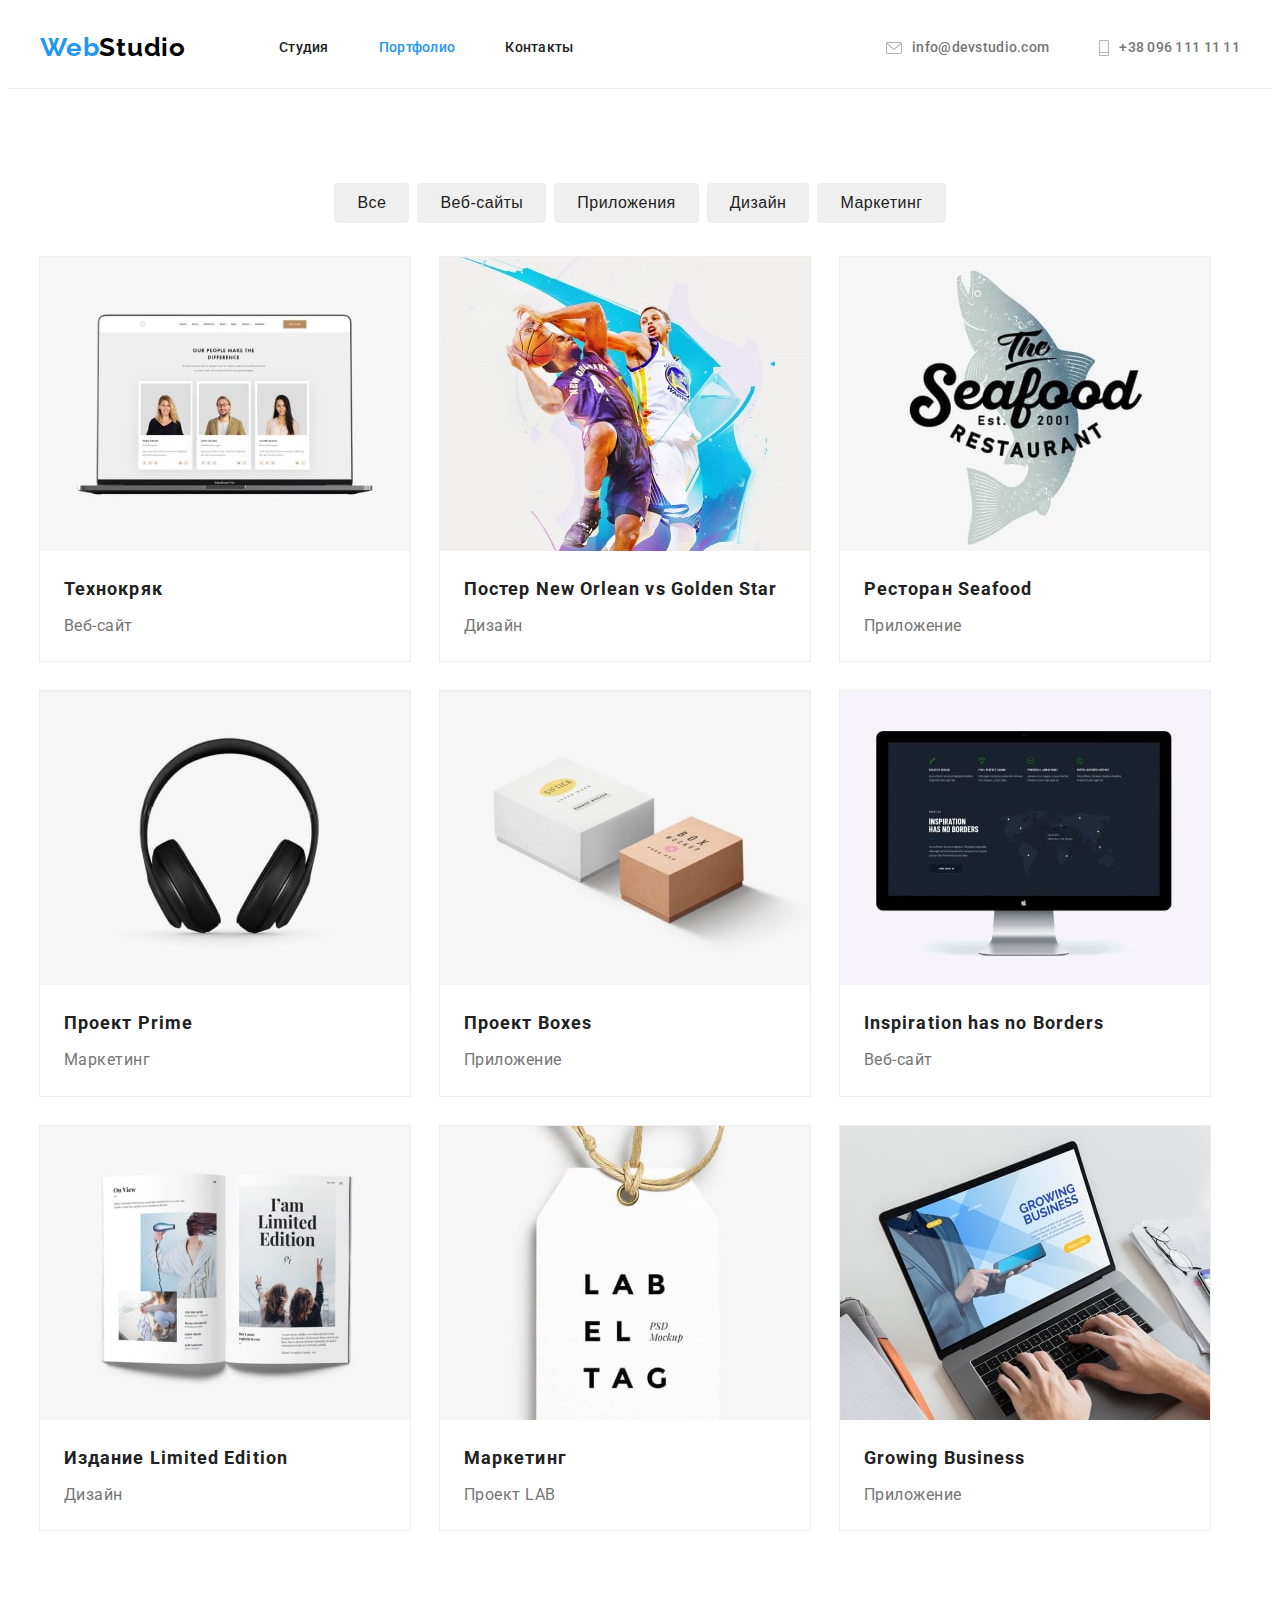
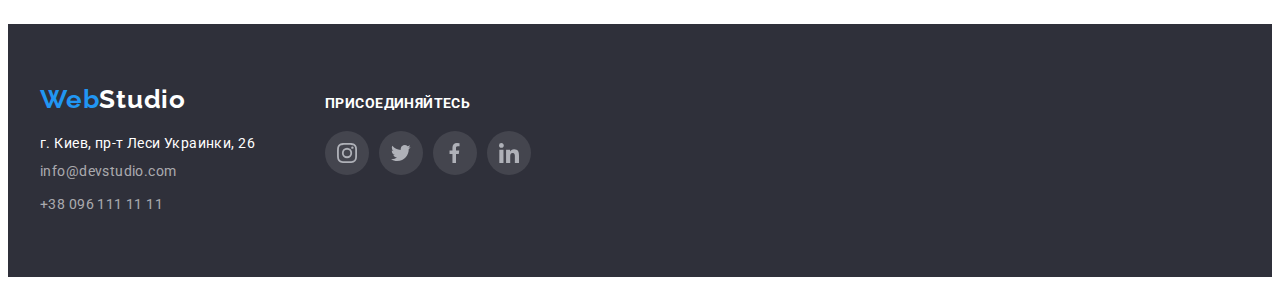
==== portfolio.html @ a74cef5a "Create portfolio.html" ====
<!DOCTYPE html>
<html lang="ru">

<head>
    <link rel="stylesheet" href="https://cdnjs.cloudflare.com/ajax/libs/modern-normalize/1.0.0/modern-normalize.css"
    integrity="sha512-Zx6MlUMKSVJoQ+83OwhdILe8cSEsCzfqThJd7J/VA2UrK6Ctj85p+xzqfyuNXE5B1k25uUdmJ2OzItbBy9GHAQ=="
    crossorigin="anonymous" />
    <meta charset="UTF-8">
    <meta name="viewport" content="width=device-width, initial-scale=1.0">
    <link rel="preconnect" href="https://fonts.gstatic.com">

    <title>Portfolio</title>
    <link href="https://fonts.googleapis.com/css2?family=Raleway:wght@700&family=Roboto:wght@400;500;700;900&display=swap" rel="stylesheet">
    <link rel="stylesheet" href="./css/styles.css">
</head>

<body>
    <!--Шапка сайта-->
    <header class="header">
        <div class="container">
            <nav>
                <a href="#" class="logo"><span class="logo-web">Web</span>Studio</a>
                
                <ul class="site-nav list">
                    <li><a href="./index.html">Студия</a></li>
                    <li><a href="./portfolio.html" class="site-nav-portfolio">Портфолио</a></li>
                    <li><a href="">Контакты</a></li>
                </ul>
            </nav>
            
            <ul class="contacts list">
                <li>
                    <a href="mailto:info@devstudio.com">info@devstudio.com
                        <svg class="icon" width="16" height="12">
                            <use href="./images/sprite.svg#icon-envelope"></use>
                        </svg>
                    </a>
                </li>
                
                <li>
                    <a href="tel:+380961111111">+38 096 111 11 11
                        <svg class="icon" width="10" height="16">
                            <use href="./images/sprite.svg#icon-phone"></use>
                        </svg>
                    </a>
                </li>
            </ul>
        </div>
    </header>

    <main>
        <section class="portfolio-section">
            <div class="container">
                <ul class="horizontal-buttons list">
                    <li><button type="button">Все</button></li>
                    <li><button type="button">Веб-сайты</button></li>
                    <li><button type="button">Приложения</button></li>
                    <li><button type="button">Дизайн</button></li>
                    <li><button type="button">Маркетинг</button></li>
                </ul>
                
                <!-- Портфолио-->
                <!-- <h1>Портфолио</h1> -->
                
                <ul class="cards list">
                    <li>
                        <a href="#" class="portfolio-cards-link">
                            <img src="./images/Технокряк.jpg" alt="Веб-сайт Технокряк" width="370" height="294">
                            <div class="gallery">
                                <h2>Технокряк</h2>
                                <p>Веб-сайт</p>
                            </div>
                        </a>
                    </li>
                
                    <li>
                        <a href="#" class="portfolio-cards-link">
                            <img src="./images/Постер.jpg" alt="Постер New Orlean vs Golden Star" width="370" height="294">
                            <div class="gallery">
                                <h2>Постер New Orlean vs Golden Star</h2>
                                <p>Дизайн</p>
                            </div>
                        </a>
                    </li>
                
                    <li>
                        <a href="#" class="portfolio-cards-link">
                            <img src="./images/Ресторан.jpg" alt="Ресторан Seafood" width="370" height="294">
                            <div class="gallery">
                                <h2>Ресторан Seafood</h2>
                                <p>Приложение</p>
                            </div>
                        </a>
                    </li>
                
                    <li>
                        <a href="#" class="portfolio-cards-link">
                            <img src="./images/Prime.jpg" alt="Проект Prime" width="370" height="294">
                            <div class="gallery">
                                <h2>Проект Prime</h2>
                                <p>Маркетинг</p>
                            </div>
                        </a>
                    </li>
                
                    <li>
                        <a href="#" class="portfolio-cards-link">
                            <img src="./images/Boxes.jpg" alt="Проект Boxes" width="370" height="294">
                            <div class="gallery">
                                <h2>Проект Boxes</h2>
                                <p>Приложение</p>
                            </div>
                        </a>
                    </li>
                
                    <li>
                        <a href="#" class="portfolio-cards-link">
                            <img src="./images/Inspiration_has_no_Borders.jpg" alt="Inspiration has no Borders" width="370"
                                height="294">
                                <div class="gallery">
                                    <h2>Inspiration has no Borders</h2>
                                    <p>Веб-сайт</p>
                                </div>
                        </a>
                    </li>
                
                    <li>
                        <a href="#" class="portfolio-cards-link">
                            <img src="./images/Издание.jpg" alt="Издание Limited Edition" width="370" height="294">
                            <div class="gallery">
                                <h2>Издание Limited Edition</h2>
                                <p>Дизайн</p>
                            </div>
                        </a>
                    </li>
                
                    <li>
                        <a href="#" class="portfolio-cards-link">
                            <img src="./images/Lab.jpg" alt="Проект LAB" width="370" height="294">
                            <div class="gallery">
                                <h2>Маркетинг</h2>
                                <p>Проект LAB</p>
                            </div>
                        </a>
                    </li>
                
                    <li>
                        <a href="#" class="portfolio-cards-link">
                            <img src="./images/Growing_Business.jpg" alt="Growing Business" width="370" height="294">
                            <div class="gallery">
                                <h2>Growing Business</h2>
                                <p>Приложение</p>
                            </div>
                        </a>
                    </li>
                </ul>

            </div>
        </section>
    </main>

<!--Футер-->
<footer class="footer">
    <div class="container">

        <div class="footer-left">
            <a href="#" class="logo"><span class="logo-web">Web</span><span class="logo-studio">Studio</span></a>

            <address>г. Киев, пр-т Леси Украинки, 26</address>

            <ul class="contacts list">
                <li><a href="mailto:info@devstudio.com">info@devstudio.com</a></li>
                <li><a href="tel:+380961111111">+38 096 111 11 11</a></li>
            </ul>
        </div>

        <div class="footer-right">
            <h3 class="title">Присоединяйтесь</h3>
            <ul class="icons-networks list">
                <li>
                    <a href="#" class="networks-link footer-link-bgc">
                        <svg width="20" height="20">
                            <use href="./images/sprite.svg#icon-instagram"></use>
                        </svg>
                    </a>
                </li>

                <li>
                    <a href="#" class="networks-link footer-link-bgc">
                        <svg width="20" height="20">
                            <use href="./images/sprite.svg#icon-twitter"></use>
                        </svg>
                    </a>
                </li>

                <li>
                    <a href="#" class="networks-link footer-link-bgc">
                        <svg width="20" height="20">
                            <use href="./images/sprite.svg#icon-facebook"></use>
                        </svg>
                    </a>
                </li>

                <li>
                    <a href="#" class="networks-link footer-link-bgc">
                        <svg width="20" height="20">
                            <use href="./images/sprite.svg#icon-linkedin"></use>
                        </svg>
                    </a>
                </li>
            </ul>

        </div>

    </div>
</footer>
</body>

</html>
---- css/styles.css ----
:root {
  --primary-text-color: #757575;
  --secondary-text-color: #ffffff;
  --title-color: #212121;
  --accent-color: #2196f3;
  --background-color: #2f303a;
  --fill-icons: #afb1b8;
}

body {
  background-color: var(--secondary-text-color);
  color: var(--primary-text-color);
  font-size: 14px;
  font-family: 'Roboto', sans-serif;
  font-weight: normal;
  font-style: normal;
}

/* основной цвет текста #757575 */
/* вторичный цвет текста  #212121 */
/* акцент #2196F3 */
/* белый #ffffff */
/* вторичный цвет фона #2F303A #E5E5E5 #F5F4FA*/

/* утилиты */

.list {
  margin-top: 0px;
  margin-bottom: 0px;
  padding-left: 0px;
  list-style: none;
}

a {
  text-decoration: none;
  display: block;
}

img {
  display: block;
  max-width: 100%;
  height: auto;
}
/* стилизация header */

.header {
  border-bottom: 1px solid rgba(236, 236, 236, 1);
}

.container {
  width: 1200px;
  margin-right: auto;
  margin-left: auto;
  padding-right: 15px;
  padding-left: 15px;
}

.header .container {
  display: flex;
  align-items: center;
}

.header .container nav {
  display: flex;
}

.header .contacts {
  display: flex;
  margin-left: auto;
}

.header .contacts li + li {
  margin-left: 50px;
}

.header .contacts a {
  display: flex;
  flex-direction: row-reverse;
  align-items: center;
  fill: var(--fill-icons);
  color: var(--primary-text-color);
}

.header .icon {
  margin-right: 10px;
}

.header .contacts a:hover,
.header .contacts a:focus {
  color: var(--accent-color);
  fill: var(--accent-color);
}

.header .contacts a {
  padding-top: 32px;
  padding-bottom: 32px;

  font-weight: 500;
  line-height: 1.1;
  letter-spacing: 0.02em;
}

.header .logo {
  padding-top: 24px;
  padding-bottom: 25px;
  margin-right: 93px;

  font-family: 'Raleway', sans-serif;
  font-weight: bold;
  font-size: 26px;
  line-height: 1.2;
  letter-spacing: 0.03em;
  color: #000000;
}

.logo-web {
  color: var(--accent-color);
}

.site-nav {
  display: flex;
}

.site-nav li + li {
  margin-left: 50px;
}

.site-nav a {
  font-weight: 500;
  padding-top: 32px;
  padding-bottom: 32px;

  line-height: 1.1;
  letter-spacing: 0.02em;
  color: var(--title-color);
}

.site-nav a:hover,
.site-nav a:focus {
  color: var(--accent-color);
}

.header .site-nav-studio {
  color: var(--accent-color);
}

.header .site-nav-portfolio {
  color: var(--accent-color);
}

/* стилизация заголовков */

.features-list .title {
  margin-top: 0px;
  margin-bottom: 10px;

  font-weight: bold;
  line-height: 1.1;
  letter-spacing: 0.03em;
  text-transform: uppercase;
  color: var(--title-color);
}

.section-title {
  margin-top: 0px;
  margin-bottom: 50px;

  font-weight: bold;
  font-size: 36px;
  line-height: 1.2;
  letter-spacing: 0.03em;
  text-align: center;
  color: var(--title-color);
}

/* стилизация героя */

.hero {
  max-width: 1600px;
  min-height: 600px;
  margin-left: auto;
  margin-right: auto;
  padding-top: 200px;
  padding-bottom: 200px;
  background-color: var(--background-color);
  background-image: linear-gradient(
      to right,
      rgba(47, 48, 58, 0.4),
      rgba(47, 48, 58, 0.4)
    ),
    url(../images/команда.jpg);
  background-repeat: no-repeat;
  background-position: center;
}

.container {
  width: 1200px;
  padding-right: 15px;
  padding-left: 15px;
  margin-right: auto;
  margin-left: auto;
}

.hero .container {
  width: 696px;
  text-align: center;
}

.hero-title {
  margin-top: 0px;
  margin-bottom: 30px;

  font-weight: 900;
  font-size: 44px;
  line-height: 1.4;
  letter-spacing: 0.06em;
  text-transform: uppercase;
  color: var(--secondary-text-color);
}

.button {
  display: inline-block;
  min-width: 200px;
  padding-top: 10px;
  padding-bottom: 10px;
  padding-right: 32px;
  padding-left: 32px;
  border: 1px solid transparent;
  border-radius: 4px;

  font-weight: bold;
  font-size: 16px;
  line-height: 1.8;
  background-color: var(--accent-color);
  color: var(--secondary-text-color);
}

/* особенности */

.features {
  padding-top: 94px;
  padding-bottom: 94px;
}

.features .icon {
  display: flex;
  margin-bottom: 30px;
  width: 270px;
  height: 120px;
  justify-content: center;
  align-items: center;
  background-color: #f5f4fa;
}

.features-list {
  display: flex;
}

.features-list li {
  width: 270px;
}

.features-list li + li {
  margin-left: 30px;
}

.features p {
  margin-top: 0px;
  margin-bottom: 0px;
  line-height: 1.7;
  letter-spacing: 0.03em;
}

/* our work */

.our-work {
  padding-bottom: 94px;
}

.our-work .list {
  display: flex;
}

.our-work li + li {
  margin-left: 30px;
}

/* our team */

.our-team {
  padding-top: 94px;
  padding-bottom: 94px;
  background-color: #f5f4fa;
}

.our-team .list {
  display: flex;
  text-align: center;
}

.our-team .cards + .cards {
  margin-left: 30px;
}

.our-team .cards-title {
  padding-top: 30px;
  padding-bottom: 30px;
  padding-left: 32px;
  padding-right: 32px;
  background-color: var(--secondary-text-color);
}

.names {
  margin-top: 0px;
  margin-bottom: 10px;

  font-weight: 500;
  font-size: 16px;
  line-height: 1.2;
  letter-spacing: 0.03em;
  color: var(--title-color);
}

.professions {
  margin-top: 0px;
  margin-bottom: 16px;

  font-size: 16px;
  line-height: 1.2;
  letter-spacing: 0.03em;
}

.icons-networks {
  display: flex;
  justify-content: space-between;
  width: 206px;
  /* margin-left: auto;
  margin-right: auto; */
}

.networks-link {
  display: flex;
  width: 44px;
  height: 44px;
  border-radius: 50%;
  align-items: center;
  justify-content: center;
}

.networks-link:hover,
.networks-link:focus {
  background-color: var(--accent-color);
}

.icons-networks a {
  fill: var(--fill-icons);
}

.networks-link:hover svg,
.networks-link:focus svg {
  fill: var(--secondary-text-color);
}

.our-team .cards {
  box-shadow: 0px 1px 3px rgba(0, 0, 0, 0.12), 0px 1px 1px rgba(0, 0, 0, 0.14),
    0px 2px 1px rgba(0, 0, 0, 0.2);
  border: 1px solid rgba(255, 255, 255, 1);
  border-radius: 0px 0px 4px 4px;
}

/* постоянные клиенты */

.our-clients {
  padding-top: 94px;
  padding-bottom: 94px;
}

.clients {
  display: flex;
  justify-content: space-between;
  width: 1170px;
}

.clients-link {
  display: flex;
  align-items: center;
  justify-content: center;
  width: 170px;
  height: 90px;
  border: 1px solid var(--fill-icons);
  border-radius: 4px;
  fill: var(--fill-icons);
}

.clients-link:hover svg,
.clients-link:focus svg {
  fill: var(--accent-color);
}

.clients-link:hover,
.clients-link:focus {
  border-color: var(--accent-color);
}

/* портфолио */

.portfolio-section {
  margin-top: 0px;
  margin-bottom: 0px;
  padding-top: 94px;
  padding-bottom: 94px;
}

.horizontal-buttons {
  display: flex;
  justify-content: center;
  margin-bottom: 34px;
}

.horizontal-buttons li + li {
  margin-left: 8px;
}

.horizontal-buttons li button {
  padding-top: 6px;
  padding-bottom: 6px;
  padding-left: 22px;
  padding-right: 22px;
  border: 1px solid transparent;
  border-radius: 4px;
  cursor: pointer;

  font-weight: 500;
  font-size: 16px;
  line-height: 1.6;
  letter-spacing: 0.03em;
  color: var(--title-color);
}

li button:hover,
li button:focus {
  color: var(--secondary-text-color);
  background-color: var(--accent-color);
  box-shadow: 0px 3px 1px rgba(0, 0, 0, 0.1), 0px 1px 2px rgba(0, 0, 0, 0.08),
    0px 2px 2px rgba(0, 0, 0, 0.12);
  border-radius: 4px;
}

.portfolio-section .cards {
  display: flex;
  flex-wrap: wrap;
}

.portfolio-section .cards li {
  width: 370px;
  margin-right: 30px;
  margin-bottom: 30px;
  outline: 1px solid #eeeeee;
}

.portfolio-section .cards li:nth-child(3n + 3) {
  margin-right: 0px;
}

.portfolio-section .cards li:nth-last-child(-n + 3) {
  margin-bottom: 0px;
}

.portfolio-cards-link:hover,
.portfolio-cards-link:focus {
  box-shadow: 0px 1px 1px rgba(0, 0, 0, 0.12), 0px 4px 4px rgba(0, 0, 0, 0.06),
    1px 4px 6px rgba(0, 0, 0, 0.16);
}

.portfolio-section .gallery {
  padding-top: 20px;
  padding-bottom: 20px;
  padding-left: 24px;
  padding-right: 24px;
}

.portfolio-section .cards h2 {
  margin-top: 0px;
  margin-bottom: 4px;

  font-weight: bold;
  font-size: 18px;
  line-height: 2;
  letter-spacing: 0.06em;
  color: var(--title-color);
}

.portfolio-section .cards p {
  margin-top: 0;
  margin-bottom: 0px;

  font-size: 16px;
  line-height: 1.9;
  letter-spacing: 0.03em;
  color: var(--primary-text-color);
}

/* футер */

.footer {
  background-color: var(--background-color);
  padding-top: 60px;
  padding-bottom: 60px;
  margin-right: auto;
  margin-left: auto;
}

.footer .container {
  display: flex;
  align-items: baseline;
}

.footer-left {
  display: flex;
  flex-direction: column;
  margin-right: 70px;
  padding-left: 0;
  padding: 0;
}

.footer-right {
  display: flex;
  width: 206px;
  flex-direction: column;
  padding-left: 0;
  padding: 0;
}

.footer-right .title {
  margin-top: 0px;
  margin-bottom: 20px;
  font-family: Roboto;
  font-weight: bold;
  font-size: 14px;
  line-height: 1.1;
  letter-spacing: 0.03em;
  text-transform: uppercase;
  color: var(--secondary-text-color);
}

.footer-link-bgc {
  color: var(--secondary-text-color);
  background-color: rgba(255, 255, 255, 0.1);
}

.footer .logo {
  display: block;
}

.footer .logo {
  margin-bottom: 20px;

  font-family: Raleway;
  font-style: normal;
  font-weight: bold;
  font-size: 26px;
  line-height: 1.2;
  letter-spacing: 0.03em;
}
.logo-studio {
  color: var(--secondary-text-color);
}

address {
  margin-bottom: 9px;

  font-style: normal;
  line-height: 0.7x;
  letter-spacing: 0.03em;
  color: var(--secondary-text-color);
}

.footer .contacts li + li {
  margin-top: 9px;
}

.footer .contacts a {
  line-height: 1.7;
  letter-spacing: 0.03em;
  color: rgba(255, 255, 255, 0.6);
}

.footer .contacts a:hover,
.footer .contacts a:focus {
  color: var(--accent-color);
}
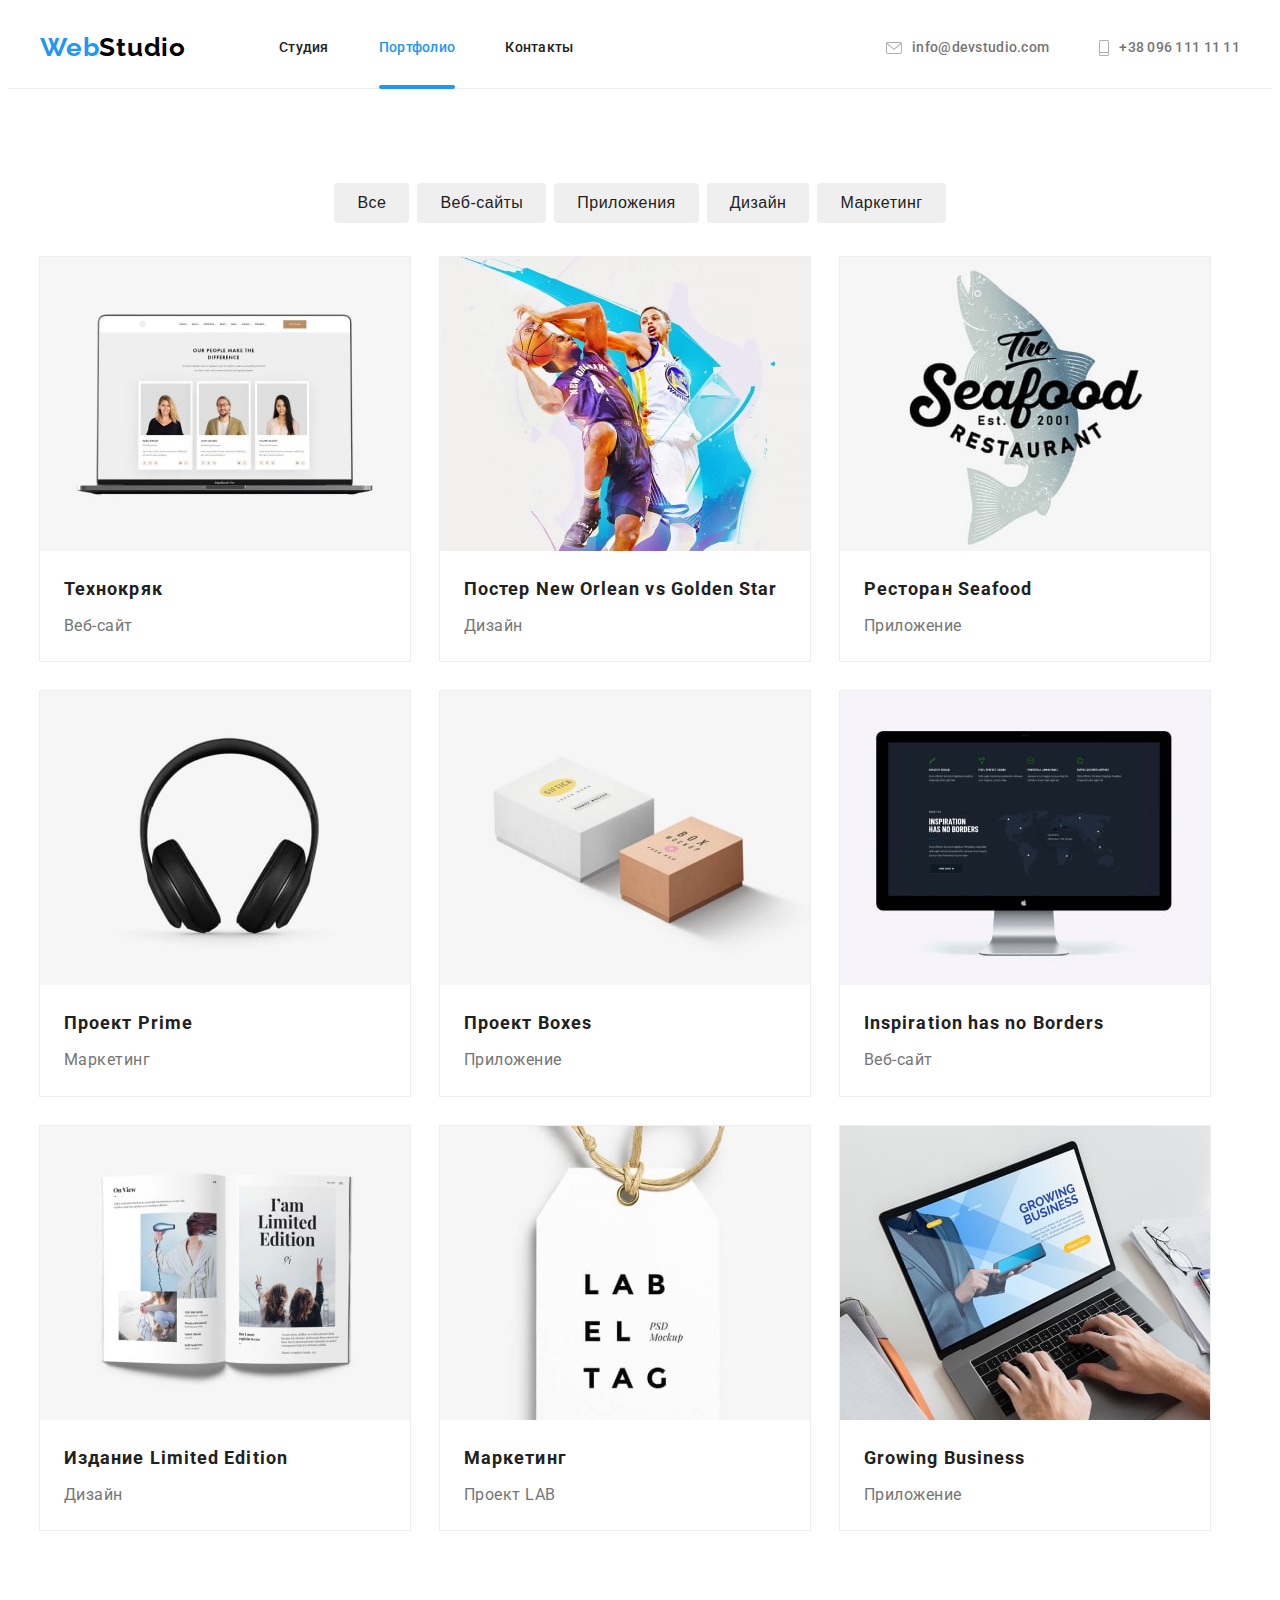
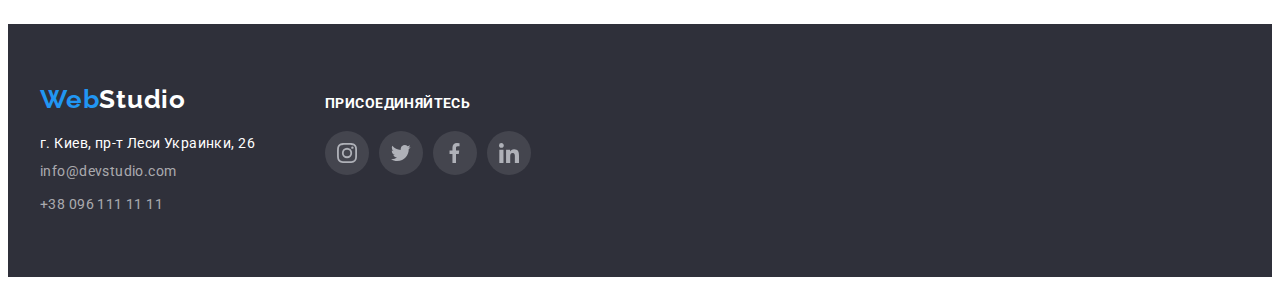
==== commit 087a62fd: "Update portfolio.html" ====
--- a/portfolio.html
+++ b/portfolio.html
@@ -23,7 +23,7 @@
                 
                 <ul class="site-nav list">
                     <li><a href="./index.html">Студия</a></li>
-                    <li><a href="./portfolio.html" class="site-nav-portfolio">Портфолио</a></li>
+                    <li><a href="./portfolio.html" class="current">Портфолио</a></li>
                     <li><a href="">Контакты</a></li>
                 </ul>
             </nav>
--- a/css/styles.css
+++ b/css/styles.css
@@ -126,6 +126,8 @@
 }
 
 .site-nav a {
+  display: flex;
+  flex-direction: column;
   font-weight: 500;
   padding-top: 32px;
   padding-bottom: 32px;
@@ -140,12 +142,20 @@
   color: var(--accent-color);
 }
 
-.header .site-nav-studio {
+.header .current {
+  position: relative;
   color: var(--accent-color);
 }
 
-.header .site-nav-portfolio {
-  color: var(--accent-color);
+.current::after {
+  position: absolute;
+  bottom: 0px;
+  border-radius: 2px;
+  content: '';
+  width: 100%;
+  height: 4px;
+  margin-bottom: -2px;
+  background-color: var(--accent-color);
 }
 
 /* стилизация заголовков */
@@ -285,6 +295,15 @@
   margin-left: 30px;
 }
 
+.our-work p {
+  font-family: Roboto;
+  font-weight: 500;
+  font-size: 16px;
+  line-height: 1.2;
+  text-align: center;
+  letter-spacing: 0.03em;
+}
+
 /* our team */
 
 .our-team {
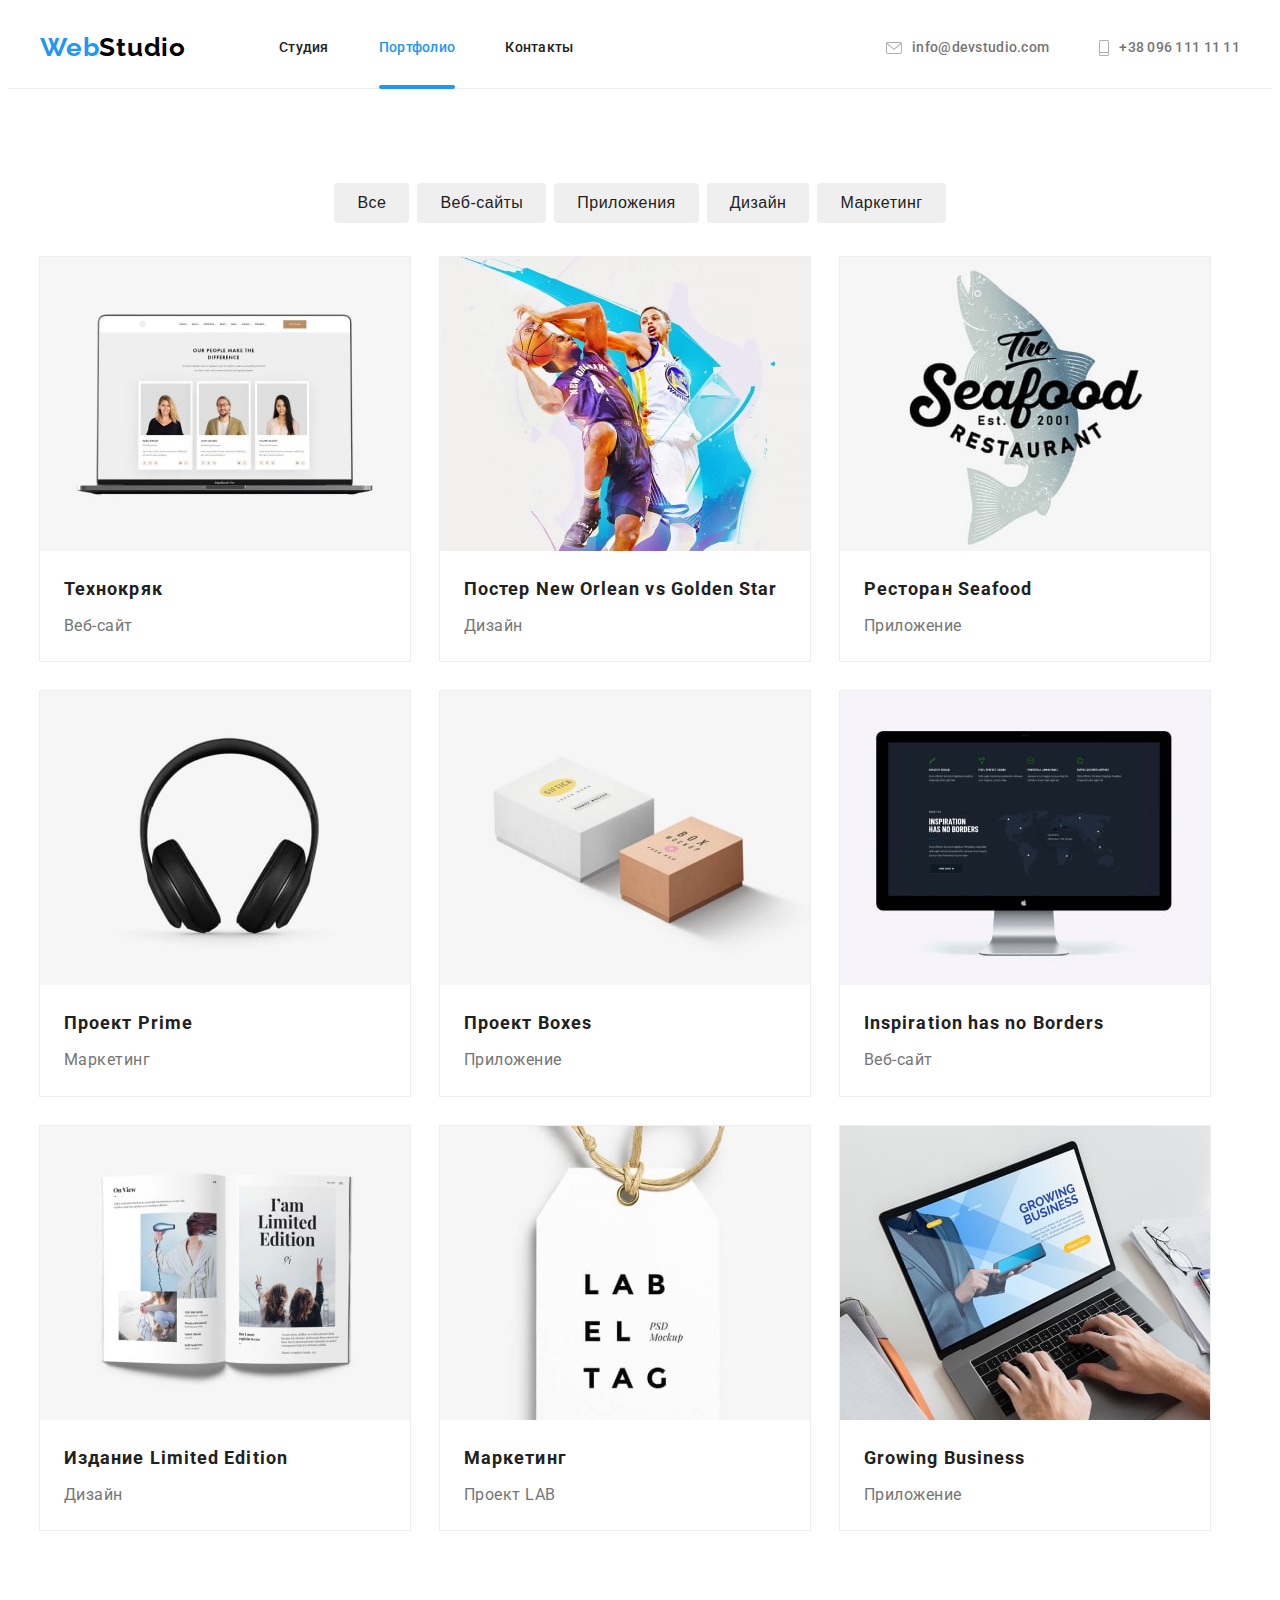
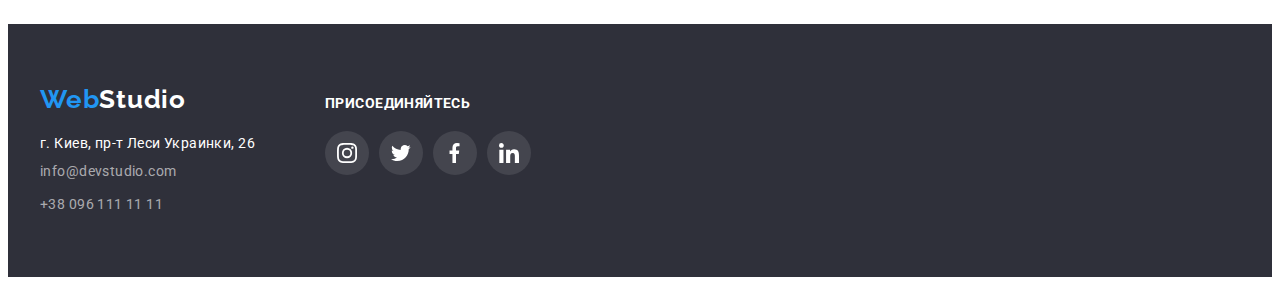
==== commit dbf2658d: "Update portfolio.html" ====
--- a/portfolio.html
+++ b/portfolio.html
@@ -65,7 +65,12 @@
                 <ul class="cards list">
                     <li>
                         <a href="#" class="portfolio-cards-link">
-                            <img src="./images/Технокряк.jpg" alt="Веб-сайт Технокряк" width="370" height="294">
+                            <div class="portfolio-overlay">
+                                <img src="./images/Технокряк.jpg" alt="Веб-сайт Технокряк" width="370" height="294">
+                                <p class="text">Технокряк это современная площадка распространения коронавируса. Компании используют эту платформу для
+                                    цифрового
+                                    шпионажа и атак на защищённые сервера конкурентов.</p>
+                            </div>
                             <div class="gallery">
                                 <h2>Технокряк</h2>
                                 <p>Веб-сайт</p>
@@ -75,7 +80,12 @@
                 
                     <li>
                         <a href="#" class="portfolio-cards-link">
-                            <img src="./images/Постер.jpg" alt="Постер New Orlean vs Golden Star" width="370" height="294">
+                            <div class="portfolio-overlay">
+                                <img src="./images/Постер.jpg" alt="Постер New Orlean vs Golden Star" width="370" height="294">
+                                <p class="text">Технокряк это современная площадка распространения коронавируса. Компании используют эту платформу для
+                                    цифрового
+                                    шпионажа и атак на защищённые сервера конкурентов.</p>
+                            </div>
                             <div class="gallery">
                                 <h2>Постер New Orlean vs Golden Star</h2>
                                 <p>Дизайн</p>
@@ -85,7 +95,12 @@
                 
                     <li>
                         <a href="#" class="portfolio-cards-link">
-                            <img src="./images/Ресторан.jpg" alt="Ресторан Seafood" width="370" height="294">
+                           <div class="portfolio-overlay">
+                                <img src="./images/Ресторан.jpg" alt="Ресторан Seafood" width="370" height="294">
+                                <p class="text">Технокряк это современная площадка распространения коронавируса. Компании используют эту платформу для
+                                    цифрового
+                                    шпионажа и атак на защищённые сервера конкурентов.</p>
+                           </div>
                             <div class="gallery">
                                 <h2>Ресторан Seafood</h2>
                                 <p>Приложение</p>
@@ -95,7 +110,12 @@
                 
                     <li>
                         <a href="#" class="portfolio-cards-link">
-                            <img src="./images/Prime.jpg" alt="Проект Prime" width="370" height="294">
+                            <div class="portfolio-overlay">
+                                <img src="./images/Prime.jpg" alt="Проект Prime" width="370" height="294">
+                                <p class="text">Технокряк это современная площадка распространения коронавируса. Компании используют эту платформу для
+                                    цифрового
+                                    шпионажа и атак на защищённые сервера конкурентов.</p>
+                            </div>
                             <div class="gallery">
                                 <h2>Проект Prime</h2>
                                 <p>Маркетинг</p>
@@ -105,7 +125,12 @@
                 
                     <li>
                         <a href="#" class="portfolio-cards-link">
-                            <img src="./images/Boxes.jpg" alt="Проект Boxes" width="370" height="294">
+                           <div class="portfolio-overlay">
+                                <img src="./images/Boxes.jpg" alt="Проект Boxes" width="370" height="294">
+                                <p class="text">Технокряк это современная площадка распространения коронавируса. Компании используют эту платформу для
+                                    цифрового
+                                    шпионажа и атак на защищённые сервера конкурентов.</p>
+                           </div>
                             <div class="gallery">
                                 <h2>Проект Boxes</h2>
                                 <p>Приложение</p>
@@ -115,8 +140,12 @@
                 
                     <li>
                         <a href="#" class="portfolio-cards-link">
-                            <img src="./images/Inspiration_has_no_Borders.jpg" alt="Inspiration has no Borders" width="370"
-                                height="294">
+                           <div class="portfolio-overlay">
+                                <img src="./images/Inspiration_has_no_Borders.jpg" alt="Inspiration has no Borders" width="370" height="294">
+                                <p class="text">Технокряк это современная площадка распространения коронавируса. Компании используют эту платформу для
+                                    цифрового
+                                    шпионажа и атак на защищённые сервера конкурентов.</p>
+                           </div>
                                 <div class="gallery">
                                     <h2>Inspiration has no Borders</h2>
                                     <p>Веб-сайт</p>
@@ -126,7 +155,12 @@
                 
                     <li>
                         <a href="#" class="portfolio-cards-link">
-                            <img src="./images/Издание.jpg" alt="Издание Limited Edition" width="370" height="294">
+                            <div class="portfolio-overlay">
+                                <img src="./images/Издание.jpg" alt="Издание Limited Edition" width="370" height="294">
+                                <p class="text">Технокряк это современная площадка распространения коронавируса. Компании используют эту платформу для
+                                    цифрового
+                                    шпионажа и атак на защищённые сервера конкурентов.</p>
+                            </div>
                             <div class="gallery">
                                 <h2>Издание Limited Edition</h2>
                                 <p>Дизайн</p>
@@ -136,7 +170,12 @@
                 
                     <li>
                         <a href="#" class="portfolio-cards-link">
-                            <img src="./images/Lab.jpg" alt="Проект LAB" width="370" height="294">
+                            <div class="portfolio-overlay">
+                                <img src="./images/Lab.jpg" alt="Проект LAB" width="370" height="294">
+                                <p class="text">Технокряк это современная площадка распространения коронавируса. Компании используют эту платформу для
+                                    цифрового
+                                    шпионажа и атак на защищённые сервера конкурентов.</p>
+                            </div>
                             <div class="gallery">
                                 <h2>Маркетинг</h2>
                                 <p>Проект LAB</p>
@@ -146,7 +185,12 @@
                 
                     <li>
                         <a href="#" class="portfolio-cards-link">
-                            <img src="./images/Growing_Business.jpg" alt="Growing Business" width="370" height="294">
+                            <div class="portfolio-overlay">
+                                <img src="./images/Growing_Business.jpg" alt="Growing Business" width="370" height="294">
+                                <p class="text">Технокряк это современная площадка распространения коронавируса. Компании используют эту платформу для
+                                    цифрового
+                                    шпионажа и атак на защищённые сервера конкурентов.</p>
+                            </div>
                             <div class="gallery">
                                 <h2>Growing Business</h2>
                                 <p>Приложение</p>
--- a/css/styles.css
+++ b/css/styles.css
@@ -5,6 +5,9 @@
   --accent-color: #2196f3;
   --background-color: #2f303a;
   --fill-icons: #afb1b8;
+
+  --duration: 250ms;
+  --timing-function: cubic-bezier(0.4, 0, 0.2, 1);
 }
 
 body {
@@ -77,6 +80,7 @@
   display: flex;
   flex-direction: row-reverse;
   align-items: center;
+
   fill: var(--fill-icons);
   color: var(--primary-text-color);
 }
@@ -92,6 +96,10 @@
 }
 
 .header .contacts a {
+  transition-property: color, fill;
+  transition-duration: var(--duration);
+  transition-timing-function: var(--timing-function);
+
   padding-top: 32px;
   padding-bottom: 32px;
 
@@ -128,10 +136,14 @@
 .site-nav a {
   display: flex;
   flex-direction: column;
+  transition-property: color;
+  transition-duration: var(--duration);
+  transition-timing-function: var(--timing-function);
+
+  padding-bottom: 32px;
+  padding-top: 32px;
+
   font-weight: 500;
-  padding-top: 32px;
-  padding-bottom: 32px;
-
   line-height: 1.1;
   letter-spacing: 0.02em;
   color: var(--title-color);
@@ -149,13 +161,24 @@
 
 .current::after {
   position: absolute;
+  left: 0;
   bottom: 0px;
+  content: '';
   border-radius: 2px;
-  content: '';
   width: 100%;
   height: 4px;
   margin-bottom: -2px;
+
+  transition-property: scaleY;
+  transition-duration: var(--duration);
+  transition-timing-function: var(--timing-function);
+  transform-origin: bottom;
+
   background-color: var(--accent-color);
+}
+
+.current:hover::after {
+  transform: scaleY(2);
 }
 
 /* стилизация заголовков */
@@ -192,6 +215,7 @@
   margin-right: auto;
   padding-top: 200px;
   padding-bottom: 200px;
+
   background-color: var(--background-color);
   background-image: linear-gradient(
       to right,
@@ -231,6 +255,7 @@
 .button {
   display: inline-block;
   min-width: 200px;
+
   padding-top: 10px;
   padding-bottom: 10px;
   padding-right: 32px;
@@ -254,6 +279,7 @@
 
 .features .icon {
   display: flex;
+
   margin-bottom: 30px;
   width: 270px;
   height: 120px;
@@ -277,6 +303,7 @@
 .features p {
   margin-top: 0px;
   margin-bottom: 0px;
+
   line-height: 1.7;
   letter-spacing: 0.03em;
 }
@@ -295,13 +322,41 @@
   margin-left: 30px;
 }
 
-.our-work p {
-  font-family: Roboto;
+.our-work-card {
+  position: relative;
+}
+
+.our-work-card::before {
+  content: '';
+  position: absolute;
+  left: 0;
+  bottom: 0;
+
+  content: '';
+  width: 100%;
+  height: 70px;
+
+  background-color: rgba(47, 48, 58, 0.8);
+}
+
+.our-work-card p {
+  display: block;
+  position: absolute;
+  left: 0;
+  bottom: 0;
+  width: 100%;
+
+  margin-top: 0;
+  margin-bottom: 0;
+  padding-bottom: 27px;
+
   font-weight: 500;
   font-size: 16px;
   line-height: 1.2;
+  letter-spacing: 0.03em;
   text-align: center;
-  letter-spacing: 0.03em;
+  text-transform: uppercase;
+  color: var(--secondary-text-color);
 }
 
 /* our team */
@@ -353,12 +408,14 @@
   display: flex;
   justify-content: space-between;
   width: 206px;
-  /* margin-left: auto;
-  margin-right: auto; */
 }
 
 .networks-link {
   display: flex;
+  transition-property: fill, background-color;
+  transition-duration: var(--duration);
+  transition-timing-function: var(--timing-function);
+
   width: 44px;
   height: 44px;
   border-radius: 50%;
@@ -402,22 +459,23 @@
 
 .clients-link {
   display: flex;
+  transition-property: color;
+  transition-duration: var(--duration);
+  transition-timing-function: var(--timing-function);
+
   align-items: center;
   justify-content: center;
   width: 170px;
   height: 90px;
   border: 1px solid var(--fill-icons);
   border-radius: 4px;
+
   fill: var(--fill-icons);
-}
-
-.clients-link:hover svg,
-.clients-link:focus svg {
-  fill: var(--accent-color);
 }
 
 .clients-link:hover,
 .clients-link:focus {
+  fill: var(--accent-color);
   border-color: var(--accent-color);
 }
 
@@ -441,6 +499,10 @@
 }
 
 .horizontal-buttons li button {
+  transition-property: color, background-color;
+  transition-duration: var(--duration);
+  transition-timing-function: var(--timing-function);
+
   padding-top: 6px;
   padding-bottom: 6px;
   padding-left: 22px;
@@ -485,6 +547,12 @@
   margin-bottom: 0px;
 }
 
+.portfolio-cards-link {
+  transition-property: shadow-box;
+  transition-duration: var(--duration);
+  transition-timing-function: var(--timing-function);
+}
+
 .portfolio-cards-link:hover,
 .portfolio-cards-link:focus {
   box-shadow: 0px 1px 1px rgba(0, 0, 0, 0.12), 0px 4px 4px rgba(0, 0, 0, 0.06),
@@ -498,6 +566,40 @@
   padding-right: 24px;
 }
 
+.portfolio-overlay {
+  position: relative;
+  overflow: hidden;
+}
+
+.cards .portfolio-cards-link:hover .text,
+.cards .portfolio-cards-link:focus .text {
+  transform: translateY(-100%);
+}
+
+.portfolio-section .cards .text {
+  position: absolute;
+  top: 100%;
+  left: 0;
+  transform: translateY(0);
+  transition-property: transform;
+  transition-duration: var(--duration);
+  transition-timing-function: var(--timing-function);
+  width: 100%;
+  height: 100%;
+  padding-left: 24px;
+  padding-right: 24px;
+  padding-top: 63px;
+  padding-bottom: 63px;
+
+  font-weight: normal;
+  font-size: 18px;
+  line-height: 1.5;
+  letter-spacing: 0.03em;
+
+  color: var(--secondary-text-color);
+  background-color: var(--accent-color);
+}
+
 .portfolio-section .cards h2 {
   margin-top: 0px;
   margin-bottom: 4px;
@@ -522,11 +624,12 @@
 /* футер */
 
 .footer {
-  background-color: var(--background-color);
   padding-top: 60px;
   padding-bottom: 60px;
   margin-right: auto;
   margin-left: auto;
+
+  background-color: var(--background-color);
 }
 
 .footer .container {
@@ -537,6 +640,7 @@
 .footer-left {
   display: flex;
   flex-direction: column;
+
   margin-right: 70px;
   padding-left: 0;
   padding: 0;
@@ -546,6 +650,7 @@
   display: flex;
   width: 206px;
   flex-direction: column;
+
   padding-left: 0;
   padding: 0;
 }
@@ -553,7 +658,7 @@
 .footer-right .title {
   margin-top: 0px;
   margin-bottom: 20px;
-  font-family: Roboto;
+
   font-weight: bold;
   font-size: 14px;
   line-height: 1.1;
@@ -562,9 +667,18 @@
   color: var(--secondary-text-color);
 }
 
-.footer-link-bgc {
-  color: var(--secondary-text-color);
+.networks-link.footer-link-bgc {
+  transition-property: background-color;
+  transition-duration: var(--duration);
+  transition-timing-function: var(--timing-function);
+
+  fill: var(--secondary-text-color);
   background-color: rgba(255, 255, 255, 0.1);
+}
+
+.networks-link.footer-link-bgc:hover,
+.networks-link.footer-link-bgc:focus {
+  background-color: var(--accent-color);
 }
 
 .footer .logo {
@@ -599,6 +713,10 @@
 }
 
 .footer .contacts a {
+  transition-property: color;
+  transition-duration: var(--duration);
+  transition-timing-function: var(--timing-function);
+
   line-height: 1.7;
   letter-spacing: 0.03em;
   color: rgba(255, 255, 255, 0.6);
@@ -608,3 +726,56 @@
 .footer .contacts a:focus {
   color: var(--accent-color);
 }
+
+.backdrop {
+  position: fixed;
+  left: 0;
+  top: 0;
+  width: 100%;
+  height: 100%;
+
+  transition-property: opacity;
+  transition-duration: var(--duration);
+  transition-timing-function: var(--timing-function);
+
+  background-color: rgba(0, 0, 0, 0.2);
+  opacity: 1;
+}
+
+.backdrop.is-hidden {
+  visibility: hidden;
+  opacity: 0;
+  pointer-events: none;
+}
+
+.modal {
+  position: absolute;
+  left: 50%;
+  top: 50%;
+  transform: translate(-50%, -50%);
+  min-width: 528px;
+  min-height: 581px;
+
+  transition-property: opacity;
+  transition-duration: var(--duration);
+  transition-timing-function: var(--timing-function);
+
+  opacity: 1;
+  background-color: var(--secondary-text-color);
+}
+
+.backdrop.is-hidden .modal {
+  transform: opacity 0;
+}
+
+.modal svg {
+  position: absolute;
+  top: 8px;
+  right: 8px;
+  fill: none;
+  stroke: rgba(0, 0, 0, 0.1);
+  stroke-linejoin: miter;
+  stroke-linecap: butt;
+  stroke-miterlimit: 4;
+  stroke-width: 1;
+}
